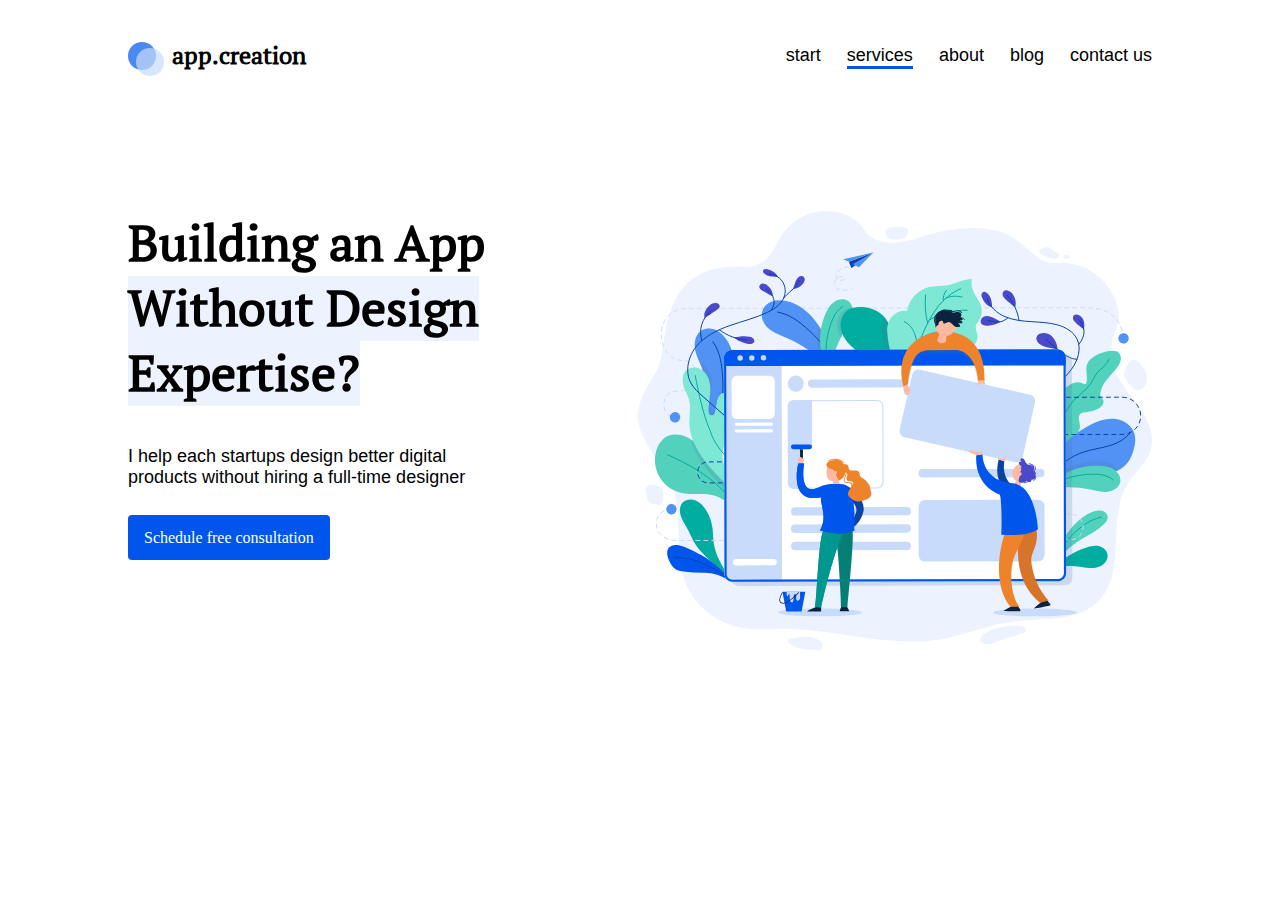
==== index.html @ eef4d825 "Медиа запросы." ====
<!DOCTYPE html>
<html lang="en">

<head>
	<meta charset="utf-8">
	<link rel="stylesheet" href="fonts.css">
	<link rel="stylesheet" href="style.css">
	<meta name="viewport" content="width=device-width, initial-scale=1.0">
	<title>app.creation</title>
</head>

<body>
	<div class="wrapper">
		<header class="header">
			<div class="logo">
				<div class="logo__circle logo__circle_color_dark-blue"> </div>
				<div class="logo__circle logo__circle_color_blue"> </div>
				app.creation
			</div>


			<nav class="menu">
				<a href="#" class="menu__item">start</a>
				<a href="#" class="menu__item menu__item_active">services</a>
				<a href="#" class="menu__item">about</a>
				<a href="#" class="menu__item">blog</a>
				<a href="#" class="menu__item">contact us</a>
			</nav>
		</header>
		<section class="main">
			<h1 class="main__title">Building an App
				<span class="main__title-text_highlight">Without Design Expertise? </span>
				</span> </h1>

			<p class="main__subtitle"> I help еach startups design better digital products without
				hiring a&nbsp;full-time
				designer</p>
			<a class="main__button" href=" #"> Schedule free consultation </a>
			</main>
			<div class="image-content">
				<img class="image-content__image" src="" alt="">
			</div>
		</section>
</body>

</html>
---- fonts.css ----
@font-face {
  font-family: 'roboto';
  src: url('roboto/Roboto-Bold.ttf') format('ttf');
  font-weight: normal;
  font-style: normal;
}

@font-face {
  font-family: 'pt_serifbold';
  src: url('fonts/ptserif-bold-webfont.woff') format('woff');
  font-weight: normal;
  font-style: normal;
}

@font-face {
  font-family: 'pt_serifbold_italic';
  src: url('fonts/ptserif-bolditalic-webfont.woff') format('woff');
  font-weight: normal;
  font-style: normal;
}

@font-face {
  font-family: 'pt_serifitalic';
  src: url('fonts/ptserif-italic-webfont.woff') format('woff');
  font-weight: normal;
  font-style: normal;
}


@font-face {
  font-family: 'pt_serif';
  src: url('fonts/ptserif-regular-webfont.woff') format('woff');
  font-weight: normal;
  font-style: normal;
}
---- style.css ----
p {
  font-family: 'pt_serif';
}

h1 {
  font-family: 'pt_serif';
}

body {
  margin: 0;
}
.wrapper {
  margin: auto;
  width: 80%;
}

.logo {
position: relative;
padding: 40px 0;
padding-left: 44px;
font: bold 24px/31px pt_serif, arial, helvetica, sans-serif;

}


.menu__item {
  position: relative;
  font: 500 18px/21px Roboto, arial, helvetica, sans-serif;
  margin-right: 26px;
  color: #000;
  text-decoration: none;
  transition: opacity .5s;

}

.menu__item_active::after {
  position:absolute;
  display:block;
  content:'';
  left:0;
  width:100%;
  height:3px;
  background:#0056EC;
  opacity: 0;
  transition: opacity .5s;
}

.menu_item:after {
  position: absolute;
  left:0;
  display:block;
  content:'';
  width: 0;
  height: 3px;
  opacity:0;
  transition:opacity .5s, width .5s;
}

.menu__item:hover {
  opacity:0.5;
}

.menu_item:hover:after, .menu__item_active:after {
  opacity:1;
  width:100%;
}

.menu__item:hover:after {
position: absolute;
left: 0;
display: block;
content: '';
width: 100%;
height: 3px;
background: #0056EC;

}


.logo__circle {
  position:absolute;
  left:0;
  top: 50%;
  transform:translateY(-50%);
  width: 28px;
  height: 28px;
  border-radius: 50%;
  opacity: .7;
 }

.logo__circle_color_dark-blue {
    background: #0056EC;
  }

  .logo__circle_color_blue {
    left: 8px;
    top: 56%;
    background: #C8DBFB;
  }

.header {
  display:flex;
  justify-content: space-between;
  margin-bottom: 100px;

}
.menu {
  display:flex;
  align-items: center;
}

.menu__item:last-child {
margin-right: 0;

}
.main {
	padding: 0 63% 100px 0;
	background: top right no-repeat url(img/mainimg.svg);

}

.main__title {

  margin: 0 0 40px 0;
  font: bold 50px/65px pt_serif,arial,helvetica, sans-serif;
}

.main__title-text_highlight {
	background: #ECF3FF;
}
.main__subtitle {
	margin: 0 0 41px 0;
  font: 18px/21px Roboto, arial, helvetica,sans-serif;
}
.main__button {
	dislay: inline-block;
	font: 14px/16px/ Roboto, arial,helvetica, sans-serif;
	color: #fff;
	background: #0056EC;
	padding:14px 16px;
	text-decoration: none;
	border-radius: 4px;
	transition:opacity .5s;

}
.main__button:hover {
	opacity: .5s;
}

@media screen and (max-width:768px) {
	.menu {
		display: none;
	}

.logo {
   visibility: hidden;
	
	}
	.header {
		margin-bottom: 28px;
	
	}
	
	.main {
		text-align: center;
		padding: 74% 0 0;
		background-size: 74%;
		background-position: top center;
	}

   .main__title {
		margin-bottom: 44px;
		font: bold 30px/39px pt_serif,arial,helvetica, sans-serif;
	}

	.main__subtitle {
		margin-bottom: 25px;
		font:500 16px/19px Roboto, arial, helvetica, sans-serif;
	}
	
	.main__button {
		font: 500 14px/16px Roboto, arial, helvetica, sans-serif;
	}
}

@media screen and (max-width:1024px) {

	.header {
		margin-bottom: 28px;
	
	}
	
	.main {
		text-align: left;
		padding: 0 63% 0;
		background-size: 63%;
		background-position: top-right;
	}

   .main__title {
		margin-bottom: 44px;
		font: bold 50px/65px pt_serif,arial,helvetica, sans-serif;
	}

	.main__subtitle {
		margin-bottom: 25px;
		font:500 18px/21px Roboto, arial, helvetica, sans-serif;
	}
	
	.main__button {
		font: 500 14px/16px Roboto, arial, helvetica, sans-serif;
	}

	@media screen and (max-width:1366px) {

		.header {
			margin-bottom: 28px;
		
		}
		
		.main {
			text-align: center;
			padding: 74% 0 0;
			background-size: 74%;
			background-position: top right;
		}
	
		.main__title {
			margin-bottom: 44px;
			font: bold 50px/65px pt_serif,arial,helvetica, sans-serif;
		}
	
		.main__subtitle {
			margin-bottom: 25px;
			font:500 18px/21px Roboto, arial, helvetica, sans-serif;
		}
		
		.main__button {
			font: 500 14px/16px Roboto, arial, helvetica, sans-serif;
		}
		@media screen and (max-width:1920px) {

			.header {
				margin-bottom: 28px;
			
			}
			
			.main {
				text-align: center;
				padding: 74% 0 0;
				background-size: 74%;
				background-position: top right;
			}
		
			.main__title {
				margin-bottom: 44px;
				font: bold 50px/65px pt_serif,arial,helvetica, sans-serif;
			}
		
			.main__subtitle {
				margin-bottom: 25px;
				font:500 18px/21px Roboto, arial, helvetica, sans-serif;
			}
			
			.main__button {
				font: 500 14px/16px Roboto, arial, helvetica, sans-serif;
			}
		

}
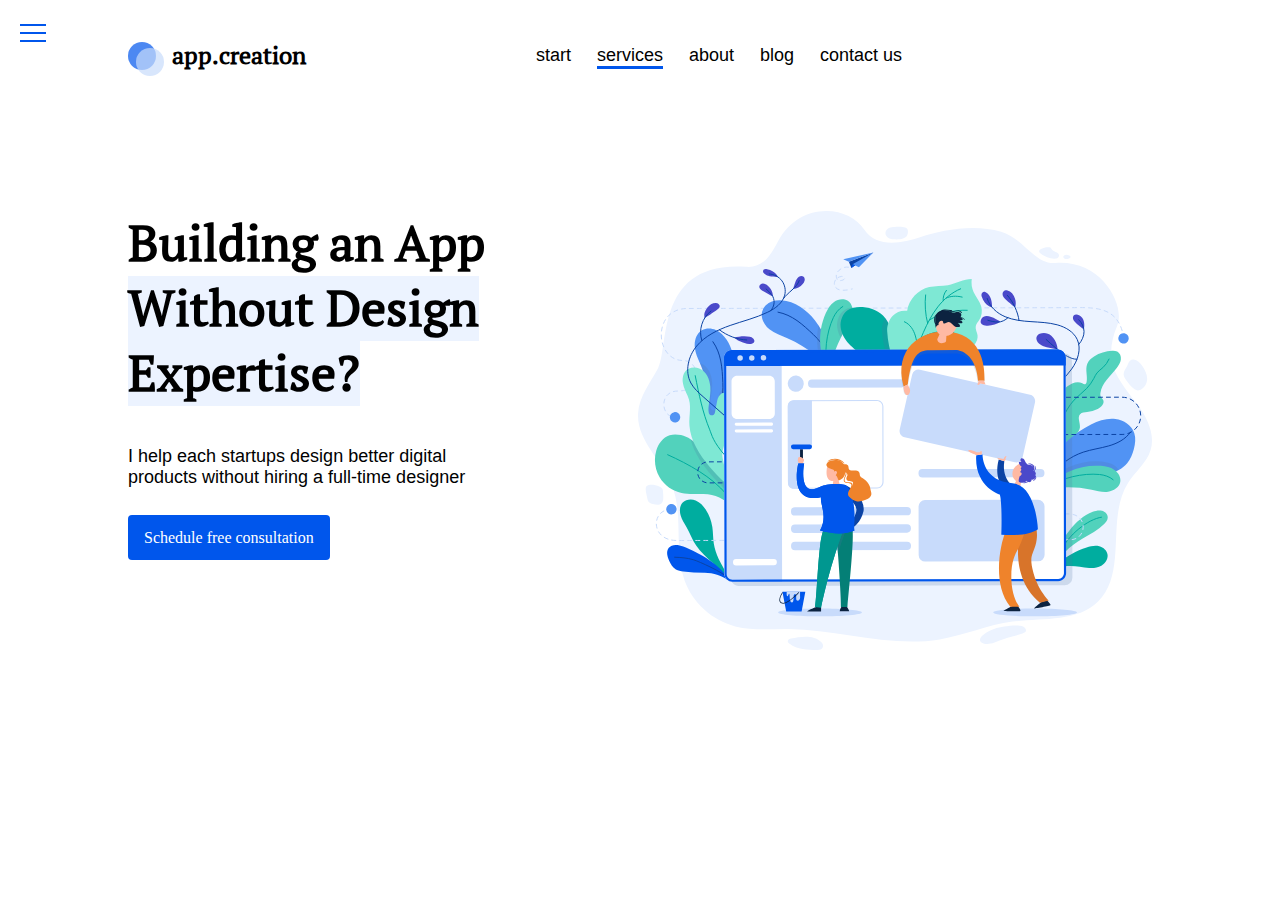
==== commit 29bfced5: "Бургер меню" ====
--- a/index.html
+++ b/index.html
@@ -15,7 +15,7 @@
 			<div class="logo">
 				<div class="logo__circle logo__circle_color_dark-blue"> </div>
 				<div class="logo__circle logo__circle_color_blue"> </div>
-				app.creation
+				<span id="logo__text"> app.creation</span>
 			</div>
 
 
@@ -26,6 +26,24 @@
 				<a href="#" class="menu__item">blog</a>
 				<a href="#" class="menu__item">contact us</a>
 			</nav>
+			<div class="hamburger-menu">
+				<input id="menu__toggle" type="checkbox" />
+				<label class="menu__btn" for="menu__toggle">
+					<span></span>
+				</label>
+
+				<ul class="menu__box">
+					<li><a class="menu__item_menu" href="#">Start</a></li>
+					<li><a class="menu__item_menu" href="#">Services</a></li>
+					<li><a class="menu__item_menu" href="#">About</a></li>
+					<li><a class="menu__item_menu" href="#">Blog</a></li>
+					<li><a class="menu__item_menu" href="#">Contact us</a></li>
+				</ul>
+			</div>
+
+
+
+
 		</header>
 		<section class="main">
 			<h1 class="main__title">Building an App
--- a/style.css
+++ b/style.css
@@ -76,6 +76,104 @@
 
 }
 
+#menu__toggle {
+	opacity: 0;
+ }
+ 
+ #menu__toggle:checked ~ .menu__btn > span {
+	transform: rotate(45deg);
+ }
+
+ #menu__toggle:checked ~ .menu__btn > span::before {
+	top: 0;
+	transform: rotate(0);
+ }
+ #menu__toggle:checked ~ .menu__btn > span::after {
+	top: 0;
+	transform: rotate(90deg);
+ }
+ #menu__toggle:checked ~ .menu__box {
+	visibility: visible;
+	left: 0;
+
+ }
+ 
+ .menu__btn {
+	display: flex;
+	flex-direction: row-reverse;
+	align-items: center;
+	position: fixed;
+	top: 20px;
+	left: 20px;
+
+	
+ 
+	width: 26px;
+	height: 26px;
+ 
+	cursor: pointer;
+	z-index: 1;
+ }
+ 
+ .menu__btn > span,
+ .menu__btn > span::before,
+ .menu__btn > span::after {
+	display: block;
+	position: absolute;
+ 
+	width: 100%;
+	height:2px;
+ 
+	background-color: #0056EC;
+ 
+	transition-duration: .25s;
+ }
+ .menu__btn > span::before {
+	content: '';
+	top: -8px;
+ }
+ .menu__btn > span::after {
+	content: '';
+	top: 8px;
+ }
+ 
+ .menu__box {
+	display: block;
+	position: fixed;
+	visibility: hidden;
+	top: 0;
+	left: -100%;
+ 
+	width: 300px;
+	height: 100%;
+ 
+	margin: 0;
+	padding: 80px 0;
+ 
+	list-style: none;
+ 
+	background-color: #FFFFFF;
+ 
+	transition-duration: .25s;
+ }
+ 
+ .menu__item_menu {
+	display: block;
+	padding: 20px 20px;
+ 
+	color: #000;
+ 
+	font-family: 'Roboto', sans-serif;
+	font-size: 30px;
+	font-weight: 700;
+ 
+	text-decoration: none;
+ 
+	transition-duration: .25s;
+ }
+ .menu__item_menu:hover {
+	opacity: 0.5;
+ }
 
 .logo__circle {
   position:absolute;
@@ -147,99 +245,30 @@
 	opacity: .5s;
 }
 
-@media screen and (max-width:768px) {
-	.menu {
-		display: none;
-	}
-
-.logo {
-   visibility: hidden;
-	
-	}
+
+@media screen (max-width:1920px) {
+
 	.header {
 		margin-bottom: 28px;
 	
 	}
-	
-	.main {
-		text-align: center;
-		padding: 74% 0 0;
-		background-size: 74%;
-		background-position: top center;
-	}
-
-   .main__title {
-		margin-bottom: 44px;
-		font: bold 30px/39px pt_serif,arial,helvetica, sans-serif;
+			
+	.main__title {
+		margin-bottom: 40px;
+		font: bold 50px/65px pt_serif,arial,helvetica, sans-serif;
 	}
 
 	.main__subtitle {
-		margin-bottom: 25px;
-		font:500 16px/19px Roboto, arial, helvetica, sans-serif;
+		margin-bottom: 41px;
+		font:500 18px/21px Roboto, arial, helvetica, sans-serif;
 	}
 	
 	.main__button {
 		font: 500 14px/16px Roboto, arial, helvetica, sans-serif;
 	}
-}
-
-@media screen and (max-width:1024px) {
-
-	.header {
-		margin-bottom: 28px;
-	
-	}
-	
-	.main {
-		text-align: left;
-		padding: 0 63% 0;
-		background-size: 63%;
-		background-position: top-right;
-	}
-
-   .main__title {
-		margin-bottom: 44px;
-		font: bold 50px/65px pt_serif,arial,helvetica, sans-serif;
-	}
-
-	.main__subtitle {
-		margin-bottom: 25px;
-		font:500 18px/21px Roboto, arial, helvetica, sans-serif;
-	}
-	
-	.main__button {
-		font: 500 14px/16px Roboto, arial, helvetica, sans-serif;
-	}
-
-	@media screen and (max-width:1366px) {
-
-		.header {
-			margin-bottom: 28px;
-		
-		}
-		
-		.main {
-			text-align: center;
-			padding: 74% 0 0;
-			background-size: 74%;
-			background-position: top right;
-		}
-	
-		.main__title {
-			margin-bottom: 44px;
-			font: bold 50px/65px pt_serif,arial,helvetica, sans-serif;
-		}
-	
-		.main__subtitle {
-			margin-bottom: 25px;
-			font:500 18px/21px Roboto, arial, helvetica, sans-serif;
-		}
-		
-		.main__button {
-			font: 500 14px/16px Roboto, arial, helvetica, sans-serif;
-		}
-		@media screen and (max-width:1920px) {
-
+}	
+		@media screen (max-width:1366px) {
+	
 			.header {
 				margin-bottom: 28px;
 			
@@ -247,9 +276,10 @@
 			
 			.main {
 				text-align: center;
-				padding: 74% 0 0;
-				background-size: 74%;
-				background-position: top right;
+				padding: 63%;
+				background-size: 63%;
+			   background-position: top left;
+
 			}
 		
 			.main__title {
@@ -258,15 +288,77 @@
 			}
 		
 			.main__subtitle {
-				margin-bottom: 25px;
+				margin-bottom: 41px;
 				font:500 18px/21px Roboto, arial, helvetica, sans-serif;
 			}
 			
 			.main__button {
 				font: 500 14px/16px Roboto, arial, helvetica, sans-serif;
 			}
-		
-
-}
-
-
+		}
+
+			@media screen (max-width:1024px) {
+
+				.header {
+					margin-bottom: 28px;
+				
+				}
+				
+				.main {
+					text-align: center;
+					padding: 63%;
+					background-size: 63%;
+					background-position: top left;
+				}
+				
+				.main__title {
+					margin-bottom: 40px;
+					font: bold 50px/65px pt_serif,arial,helvetica, sans-serif;
+				}
+			
+				.main__subtitle {
+					margin-bottom: 42px;
+					font:500 18px/21px Roboto, arial, helvetica, sans-serif;
+				}
+				
+				.main__button {
+					font: 500 14px/16px Roboto, arial, helvetica, sans-serif;
+				}
+			}
+@media screen and (max-width:768px) {
+	.menu {
+		display: none;
+	}
+
+	#logo__text {
+		display:none;
+	}
+
+	.header {
+		margin-bottom: 28px;
+	
+	}
+
+	.main {
+		text-align:center;
+		padding: 74% 0 0;
+		background-size: 74%;
+		background-position: top center;
+	}
+
+   .main__title {
+		margin-bottom: 44px;
+		font: bold 30px/39px pt_serif,arial,helvetica, sans-serif;
+	}
+
+	.main__subtitle {
+		margin-bottom: 25px;
+		font:500 16px/19px Roboto, arial, helvetica, sans-serif;
+	}
+	
+	.main__button {
+		font: 500 14px/16px Roboto, arial, helvetica, sans-serif;
+	}
+}
+
+
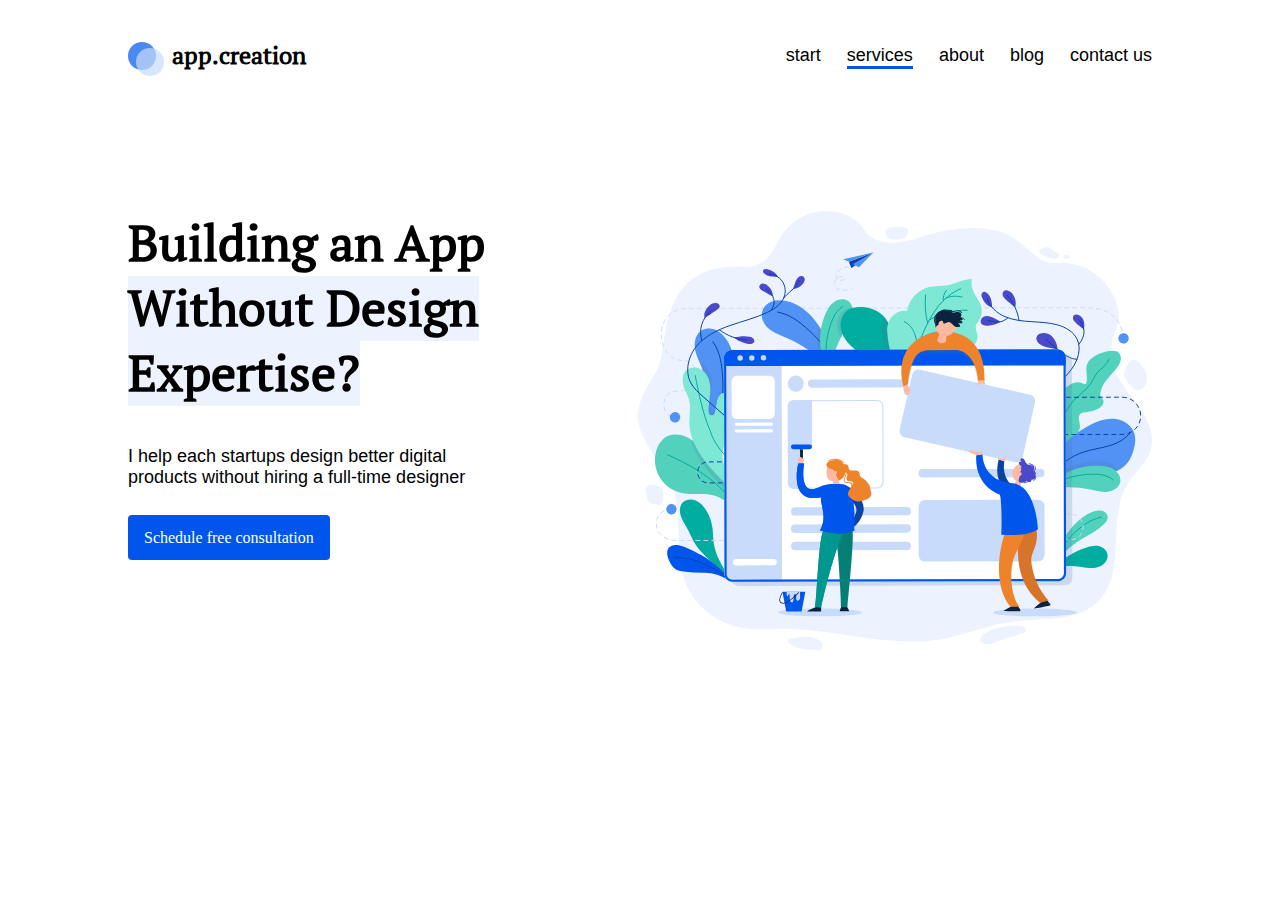
==== commit f216cfba: "Проблема с медиа запросами." ====
--- a/index.html
+++ b/index.html
@@ -41,9 +41,6 @@
 				</ul>
 			</div>
 
-
-
-
 		</header>
 		<section class="main">
 			<h1 class="main__title">Building an App
@@ -53,7 +50,7 @@
 			<p class="main__subtitle"> I help еach startups design better digital products without
 				hiring a&nbsp;full-time
 				designer</p>
-			<a class="main__button" href=" #"> Schedule free consultation </a>
+			<a href="#" class="main__button">Schedule free consultation </a>
 			</main>
 			<div class="image-content">
 				<img class="image-content__image" src="" alt="">
--- a/style.css
+++ b/style.css
@@ -78,16 +78,19 @@
 
 #menu__toggle {
 	opacity: 0;
+
  }
  
  #menu__toggle:checked ~ .menu__btn > span {
 	transform: rotate(45deg);
+	
  }
 
  #menu__toggle:checked ~ .menu__btn > span::before {
 	top: 0;
 	transform: rotate(0);
  }
+
  #menu__toggle:checked ~ .menu__btn > span::after {
 	top: 0;
 	transform: rotate(90deg);
@@ -95,24 +98,21 @@
  #menu__toggle:checked ~ .menu__box {
 	visibility: visible;
 	left: 0;
+	width:100%;
 
  }
  
  .menu__btn {
 	display: flex;
-	flex-direction: row-reverse;
 	align-items: center;
 	position: fixed;
-	top: 20px;
-	left: 20px;
-
-	
  
 	width: 26px;
 	height: 26px;
  
 	cursor: pointer;
 	z-index: 1;
+	display:none;
  }
  
  .menu__btn > span,
@@ -120,9 +120,8 @@
  .menu__btn > span::after {
 	display: block;
 	position: absolute;
- 
 	width: 100%;
-	height:2px;
+	height:1px;
  
 	background-color: #0056EC;
  
@@ -140,7 +139,7 @@
  .menu__box {
 	display: block;
 	position: fixed;
-	visibility: hidden;
+	visibility:hidden;
 	top: 0;
 	left: -100%;
  
@@ -160,6 +159,7 @@
  .menu__item_menu {
 	display: block;
 	padding: 20px 20px;
+	text-align:center;
  
 	color: #000;
  
@@ -174,6 +174,10 @@
  .menu__item_menu:hover {
 	opacity: 0.5;
  }
+.hamburger-menu {
+	display:none;
+}
+
 
 .logo__circle {
   position:absolute;
@@ -252,7 +256,8 @@
 		margin-bottom: 28px;
 	
 	}
-			
+
+
 	.main__title {
 		margin-bottom: 40px;
 		font: bold 50px/65px pt_serif,arial,helvetica, sans-serif;
@@ -273,6 +278,7 @@
 				margin-bottom: 28px;
 			
 			}
+			
 			
 			.main {
 				text-align: center;
@@ -304,6 +310,7 @@
 				
 				}
 				
+
 				.main {
 					text-align: center;
 					padding: 63%;
@@ -329,6 +336,9 @@
 	.menu {
 		display: none;
 	}
+	.hamburger-menu {
+		display:block;
+	}
 
 	#logo__text {
 		display:none;
@@ -338,6 +348,14 @@
 		margin-bottom: 28px;
 	
 	}
+
+	.menu__btn {
+		display: flex;
+		align-items: center;
+		position: fixed;
+		margin-top: 10px;
+		opacity:1;
+		  }
 
 	.main {
 		text-align:center;
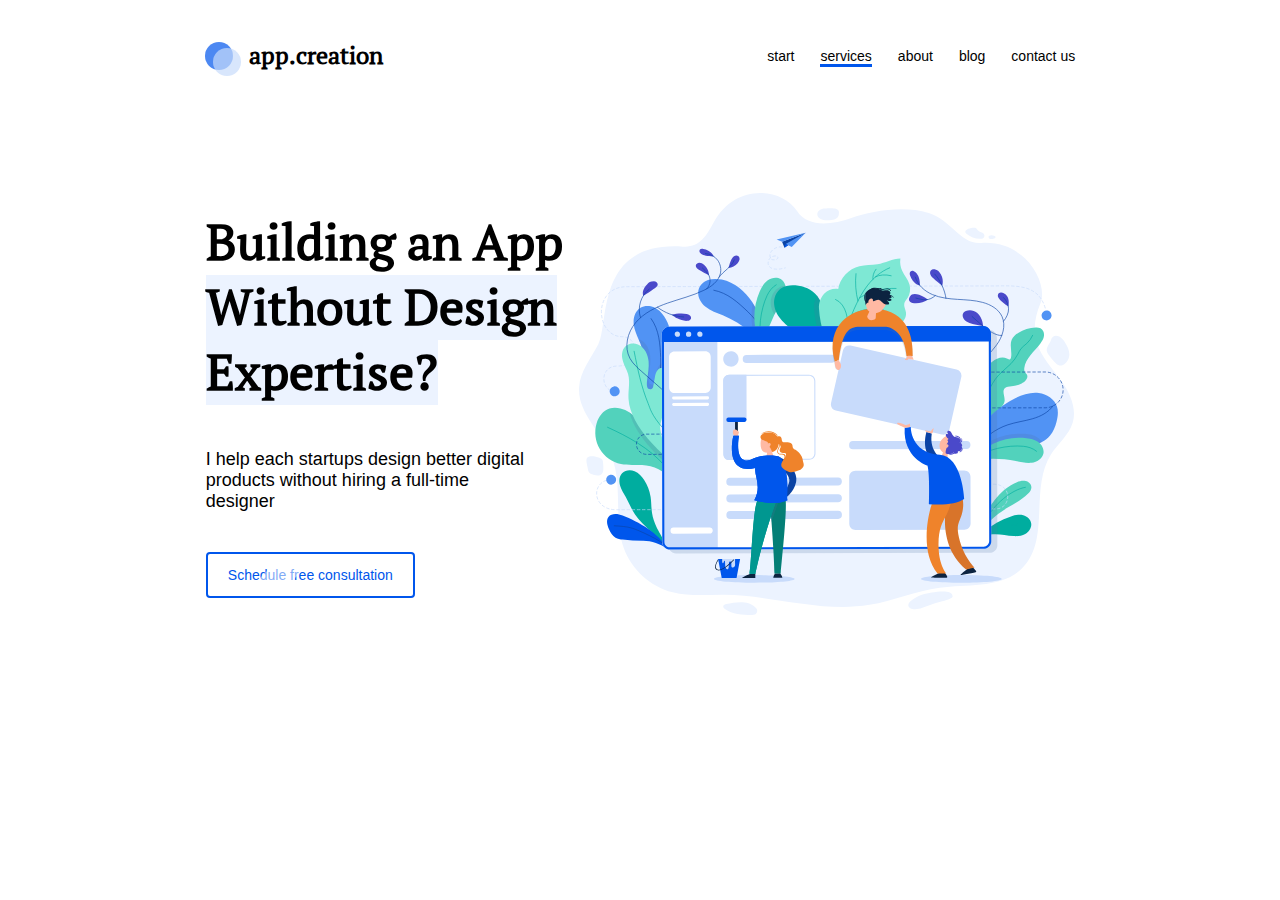
==== commit 621a5bfd: "Изменения в мобильной версии." ====
--- a/index.html
+++ b/index.html
@@ -33,11 +33,11 @@
 				</label>
 
 				<ul class="menu__box">
-					<li><a class="menu__item_menu" href="#">Start</a></li>
-					<li><a class="menu__item_menu" href="#">Services</a></li>
-					<li><a class="menu__item_menu" href="#">About</a></li>
-					<li><a class="menu__item_menu" href="#">Blog</a></li>
-					<li><a class="menu__item_menu" href="#">Contact us</a></li>
+					<li><a class="menu__item_menu" href="#">start</a></li>
+					<li><a class="menu__item_menu" href="#">services</a></li>
+					<li><a class="menu__item_menu" href="#">about</a></li>
+					<li><a class="menu__item_menu" href="#">blog</a></li>
+					<li><a class="menu__item_menu" href="#">contact us</a></li>
 				</ul>
 			</div>
 
--- a/fonts.css
+++ b/fonts.css
@@ -4,6 +4,7 @@
   font-weight: normal;
   font-style: normal;
 }
+
 
 @font-face {
   font-family: 'pt_serifbold';
--- a/style.css
+++ b/style.css
@@ -21,8 +21,7 @@
 font: bold 24px/31px pt_serif, arial, helvetica, sans-serif;
 
 }
-
-
+ 
 .menu__item {
   position: relative;
   font: 500 18px/21px Roboto, arial, helvetica, sans-serif;
@@ -107,8 +106,8 @@
 	align-items: center;
 	position: fixed;
  
-	width: 26px;
-	height: 26px;
+	width: 23px;
+	height: 23px;
  
 	cursor: pointer;
 	z-index: 1;
@@ -121,7 +120,7 @@
 	display: block;
 	position: absolute;
 	width: 100%;
-	height:1px;
+	height:2px;
  
 	background-color: #0056EC;
  
@@ -158,26 +157,25 @@
  
  .menu__item_menu {
 	display: block;
-	padding: 20px 20px;
+	padding-top: 24px;
 	text-align:center;
- 
 	color: #000;
  
-	font-family: 'Roboto', sans-serif;
-	font-size: 30px;
+	font: bold 30px/35px Roboto,arial,helvetica, sans-serif;
 	font-weight: 700;
  
 	text-decoration: none;
  
 	transition-duration: .25s;
  }
+
+
  .menu__item_menu:hover {
 	opacity: 0.5;
  }
 .hamburger-menu {
 	display:none;
 }
-
 
 .logo__circle {
   position:absolute;
@@ -234,96 +232,143 @@
 	margin: 0 0 41px 0;
   font: 18px/21px Roboto, arial, helvetica,sans-serif;
 }
+
 .main__button {
-	dislay: inline-block;
-	font: 14px/16px/ Roboto, arial,helvetica, sans-serif;
-	color: #fff;
-	background: #0056EC;
-	padding:14px 16px;
+	padding: 14px 16px;
 	text-decoration: none;
+	color: #0056EC;
+	border: 2px solid #0056EC;
+	font-size: 14px/16px/ Roboto, arial,helvetica, sans-serif;
+	display: inline-block;
 	border-radius: 4px;
-	transition:opacity .5s;
-
-}
-.main__button:hover {
-	opacity: .5s;
-}
-
-
-@media screen (max-width:1920px) {
-
+	transition: all 0.2s ease-in-out;
+	position: relative;
+	overflow: hidden;
+	}
+	
+	.main__button::before {
+	  content: "";
+	  background-color: rgba(255,255,255,0.5);
+	  height: 100%;
+	  width: 35px;
+	  display: block;
+	  position: absolute;
+	  top: 0;
+	  left: 55px;
+	  transform: skewX(-45deg) translateX(0);
+	  transition: none;
+	}
+	
+	.main__button:hover {
+	  background-color: #2194E0;
+	  color: #fff;
+	  
+	}
+  .main__button:hover::before {
+	  transform: skewX(-45deg) translateX(13.5em);
+		transition: all 1s ease-in-out;
+	}
+
+
+@media (max-width:1920px) {
+	
+	
 	.header {
-		margin-bottom: 28px;
-	
-	}
-
-
+		margin-bottom: 128px;
+	
+	}
+   .main {
+		background: top right no-repeat url(img/main1920.svg);
+		border: 1px solid transparent;
+		
+ 
+	}
 	.main__title {
-		margin-bottom: 40px;
-		font: bold 50px/65px pt_serif,arial,helvetica, sans-serif;
+		margin-top: 82px;
+		margin-bottom:30px;
+		font: bold 66px/86px pt_serif,arial,helvetica, sans-serif;
 	}
 
 	.main__subtitle {
-		margin-bottom: 41px;
-		font:500 18px/21px Roboto, arial, helvetica, sans-serif;
+		margin-bottom: 43px ;
+		font:500 25px/27px Roboto, arial, helvetica, sans-serif;
+		max-width: 90%;
 	}
 	
 	.main__button {
-		font: 500 14px/16px Roboto, arial, helvetica, sans-serif;
+		font: 500 18px/21px Roboto, arial, helvetica, sans-serif;
+		padding-right:45px;
 	}
 }	
-		@media screen (max-width:1366px) {
-	
+		@media (max-width:1366px) {
+	
+		.wrapper {
+				width: 68%;
+			}
+
 			.header {
-				margin-bottom: 28px;
+				margin-bottom: 81px;
 			
 			}
 			
-			
+			.menu__item {
+				font: 500 14px/16px Roboto,arial, helvetica, sans-serif;
+
+			}
+
 			.main {
-				text-align: center;
-				padding: 63%;
-				background-size: 63%;
-			   background-position: top left;
+				background-size: 57%;
+				background-position: right top;
+				padding-right:41%;
 
 			}
 		
 			.main__title {
 				margin-bottom: 44px;
 				font: bold 50px/65px pt_serif,arial,helvetica, sans-serif;
+				margin-top:17px;
 			}
 		
 			.main__subtitle {
-				margin-bottom: 41px;
+				margin-bottom: 40px;
 				font:500 18px/21px Roboto, arial, helvetica, sans-serif;
+				max-width: 63%;
+				
 			}
 			
 			.main__button {
 				font: 500 14px/16px Roboto, arial, helvetica, sans-serif;
+				padding: 13px 20px;
 			}
 		}
 
-			@media screen (max-width:1024px) {
+			@media (max-width:1024px) {
 
 				.header {
 					margin-bottom: 28px;
 				
 				}
 				
+				.wrapper {
+					width: 91%;
+				}
 
 				.main {
-					text-align: center;
-					padding: 63%;
-					background-size: 63%;
-					background-position: top left;
+					background-size: 55%;
+					background-position: right;
+					padding-right:60%;
+					border-top: 1px solid transparent;
+	
 				}
 				
 				.main__title {
-					margin-bottom: 40px;
+					margin-top: 69px;
+					margin-bottom: 43px;
 					font: bold 50px/65px pt_serif,arial,helvetica, sans-serif;
 				}
 			
 				.main__subtitle {
+					max-width: 100%;
 					margin-bottom: 42px;
 					font:500 18px/21px Roboto, arial, helvetica, sans-serif;
 				}
@@ -332,10 +377,20 @@
 					font: 500 14px/16px Roboto, arial, helvetica, sans-serif;
 				}
 			}
-@media screen and (max-width:768px) {
+
+@media (max-width:768px) {
+	.wrapper {
+		width: 85%;
+	}
+
 	.menu {
 		display: none;
 	}
+   	
+   .menu__box {
+   padding-top: 168px;
+	}
+	
 	.hamburger-menu {
 		display:block;
 	}
@@ -345,10 +400,10 @@
 	}
 
 	.header {
-		margin-bottom: 28px;
-	
-	}
-
+		margin-bottom: 8px;
+	
+	}
+   
 	.menu__btn {
 		display: flex;
 		align-items: center;
@@ -360,23 +415,27 @@
 	.main {
 		text-align:center;
 		padding: 74% 0 0;
-		background-size: 74%;
+		background-size: 88%;
 		background-position: top center;
 	}
 
    .main__title {
-		margin-bottom: 44px;
-		font: bold 30px/39px pt_serif,arial,helvetica, sans-serif;
+		margin-top: 25px;
+		margin-bottom: 31px;
+		font: bold 34px/39px pt_serif,arial,helvetica, sans-serif;
 	}
 
 	.main__subtitle {
 		margin-bottom: 25px;
+		max-width: 75%;
+		margin-left:13%;
 		font:500 16px/19px Roboto, arial, helvetica, sans-serif;
 	}
 	
 	.main__button {
 		font: 500 14px/16px Roboto, arial, helvetica, sans-serif;
-	}
-}
-
-
+		padding-bottom:12px;
+	}
+}
+
+
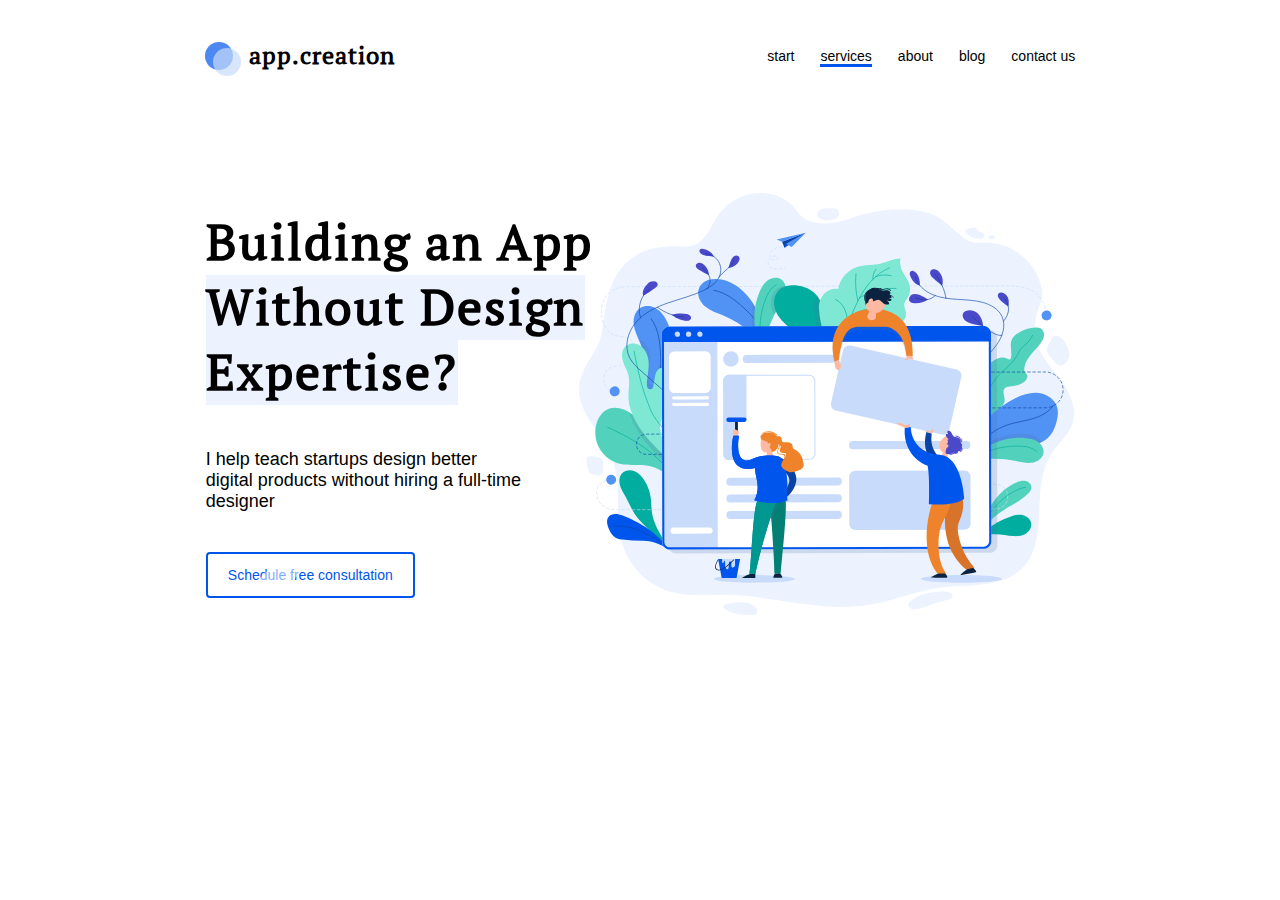
==== commit 47f114d0: "Изменения padding, letter spacing, etc." ====
--- a/index.html
+++ b/index.html
@@ -47,7 +47,7 @@
 				<span class="main__title-text_highlight">Without Design Expertise? </span>
 				</span> </h1>
 
-			<p class="main__subtitle"> I help еach startups design better digital products without
+			<p class="main__subtitle"> I help tеach startups design better digital products without
 				hiring a&nbsp;full-time
 				designer</p>
 			<a href="#" class="main__button">Schedule free consultation </a>
--- a/style.css
+++ b/style.css
@@ -93,11 +93,13 @@
  #menu__toggle:checked ~ .menu__btn > span::after {
 	top: 0;
 	transform: rotate(90deg);
+	
  }
  #menu__toggle:checked ~ .menu__box {
 	visibility: visible;
 	left: 0;
 	width:100%;
+	
 
  }
  
@@ -105,12 +107,12 @@
 	display: flex;
 	align-items: center;
 	position: fixed;
- 
+
 	width: 23px;
 	height: 23px;
  
 	cursor: pointer;
-	z-index: 1;
+	z-index: 70;
 	display:none;
  }
  
@@ -121,7 +123,6 @@
 	position: absolute;
 	width: 100%;
 	height:2px;
- 
 	background-color: #0056EC;
  
 	transition-duration: .25s;
@@ -163,6 +164,7 @@
  
 	font: bold 30px/35px Roboto,arial,helvetica, sans-serif;
 	font-weight: 700;
+	letter-spacing:-1px;
  
 	text-decoration: none;
  
@@ -241,8 +243,8 @@
 	font-size: 14px/16px/ Roboto, arial,helvetica, sans-serif;
 	display: inline-block;
 	border-radius: 4px;
+	position:relative;
 	transition: all 0.2s ease-in-out;
-	position: relative;
 	overflow: hidden;
 	}
 	
@@ -275,8 +277,13 @@
 	
 	.header {
 		margin-bottom: 128px;
-	
-	}
+	}
+ 
+	.logo {
+		letter-spacing: 1px;
+	}
+
+
    .main {
 		background: top right no-repeat url(img/main1920.svg);
 		border: 1px solid transparent;
@@ -287,12 +294,14 @@
 		margin-top: 82px;
 		margin-bottom:30px;
 		font: bold 66px/86px pt_serif,arial,helvetica, sans-serif;
+		letter-spacing:2px;
 	}
 
 	.main__subtitle {
 		margin-bottom: 43px ;
 		font:500 25px/27px Roboto, arial, helvetica, sans-serif;
-		max-width: 90%;
+		letter-spacing: -1px;
+		max-width: 75%;
 	}
 	
 	.main__button {
@@ -332,7 +341,8 @@
 			.main__subtitle {
 				margin-bottom: 40px;
 				font:500 18px/21px Roboto, arial, helvetica, sans-serif;
-				max-width: 63%;
+				letter-spacing: 0px;
+				max-width: 62%;
 				
 			}
 			
@@ -356,7 +366,7 @@
 				.main {
 					background-size: 55%;
 					background-position: right;
-					padding-right:60%;
+					padding-right:57%;
 					border-top: 1px solid transparent;
 	
 				}
@@ -365,12 +375,14 @@
 					margin-top: 69px;
 					margin-bottom: 43px;
 					font: bold 50px/65px pt_serif,arial,helvetica, sans-serif;
+					letter-spacing: 2px;
 				}
 			
 				.main__subtitle {
 					max-width: 100%;
 					margin-bottom: 42px;
 					font:500 18px/21px Roboto, arial, helvetica, sans-serif;
+					max-width: 88%;
 				}
 				
 				.main__button {
@@ -388,9 +400,14 @@
 	}
    	
    .menu__box {
-   padding-top: 168px;
-	}
-	
+	padding-top: 163px;
+	z-index: 40;
+	}
+	
+	.menu__item_menu {
+		margin-bottom: 1px;
+	}
+
 	.hamburger-menu {
 		display:block;
 	}
@@ -403,7 +420,8 @@
 		margin-bottom: 8px;
 	
 	}
-   
+
+
 	.menu__btn {
 		display: flex;
 		align-items: center;
@@ -423,13 +441,16 @@
 		margin-top: 25px;
 		margin-bottom: 31px;
 		font: bold 34px/39px pt_serif,arial,helvetica, sans-serif;
+		letter-spacing:-1px;
 	}
 
 	.main__subtitle {
 		margin-bottom: 25px;
-		max-width: 75%;
+		max-width: 78%;
 		margin-left:13%;
 		font:500 16px/19px Roboto, arial, helvetica, sans-serif;
+      letter-spacing:-1px;
+
 	}
 	
 	.main__button {
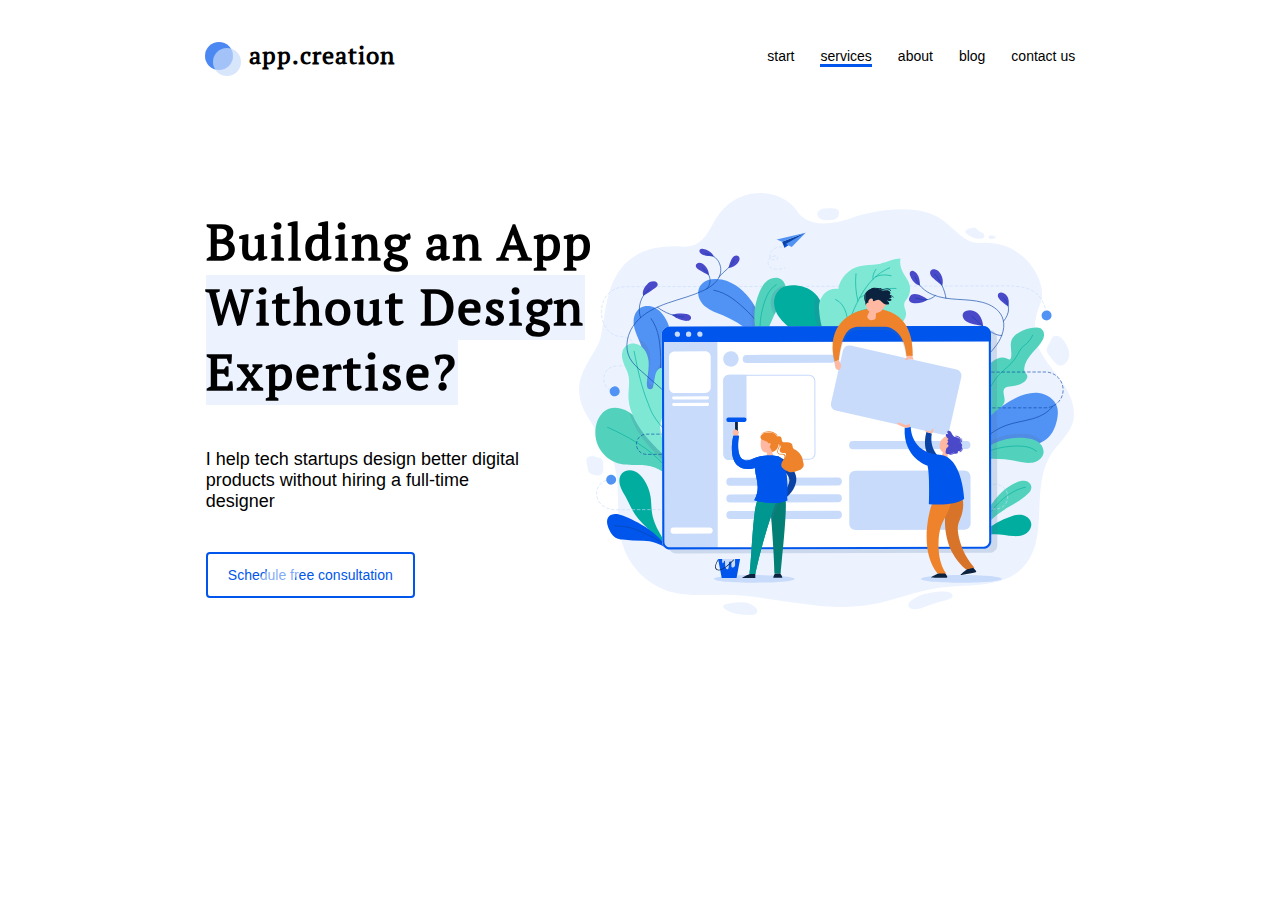
==== commit b08316c5: "Анимация кнопки." ====
--- a/index.html
+++ b/index.html
@@ -47,7 +47,7 @@
 				<span class="main__title-text_highlight">Without Design Expertise? </span>
 				</span> </h1>
 
-			<p class="main__subtitle"> I help tеach startups design better digital products without
+			<p class="main__subtitle"> I help tеch startups design better digital products without
 				hiring a&nbsp;full-time
 				designer</p>
 			<a href="#" class="main__button">Schedule free consultation </a>
